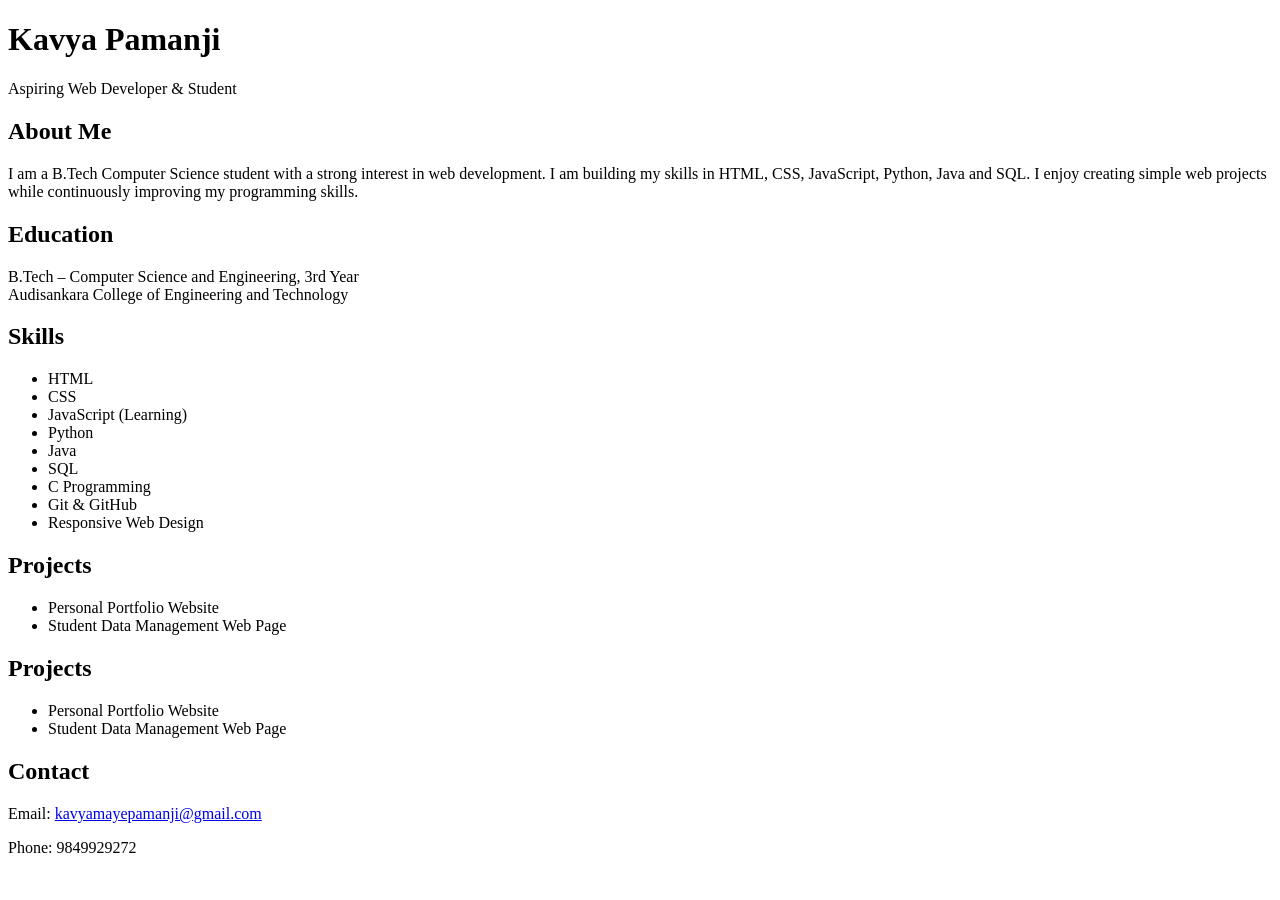
==== index.html @ 87796847 "Update index.html" ====
<!DOCTYPE html>
<html>
<head>
    <meta charset="UTF-8">
    <meta name="viewport" content="width=device-width, initial-scale=1">
    <title>Kavya Pamanji | Portfolio</title>
    <link rel="stylesheet" href="style.css">
</head>

<body>

<header>
    <h1>Kavya Pamanji</h1>
    <p>Aspiring Web Developer & Student</p>
</header>
<section>
<h2>About Me</h2>
<p>I am a B.Tech Computer Science student with a strong interest in web development. I am building my skills in HTML, CSS, JavaScript, Python, Java and SQL. I enjoy creating simple web projects while continuously improving my programming skills.</p>
</section>
<section>
<h2>Education</h2>
<p>B.Tech – Computer Science and Engineering, 3rd Year<br>
Audisankara College of Engineering and Technology</p>
</section>

<section>
<h2>Skills</h2>
<ul>
<li>HTML</li>
<li>CSS</li>
<li>JavaScript (Learning)</li>
<li>Python</li>
<li>Java</li>
<li>SQL</li>
<li>C Programming</li>
<li>Git & GitHub</li>
<li>Responsive Web Design</li>
</ul>
</section>
    <section>
<h2>Projects</h2>
<ul>
<li>Personal Portfolio Website</li>
<li>Student Data Management Web Page</li>
</ul>
</section>
<section>
<h2>Projects</h2>
<ul>
<li>Personal Portfolio Website</li>
<li>Student Data Management Web Page</li>
</ul>
</section>
<section>
<h2>Contact</h2>
<p>Email:
<a href="mailto:kavyamayepamanji@gmail.com">
kavyamayepamanji@gmail.com
</a>
</p>

<p>Phone: 9849929272</p>
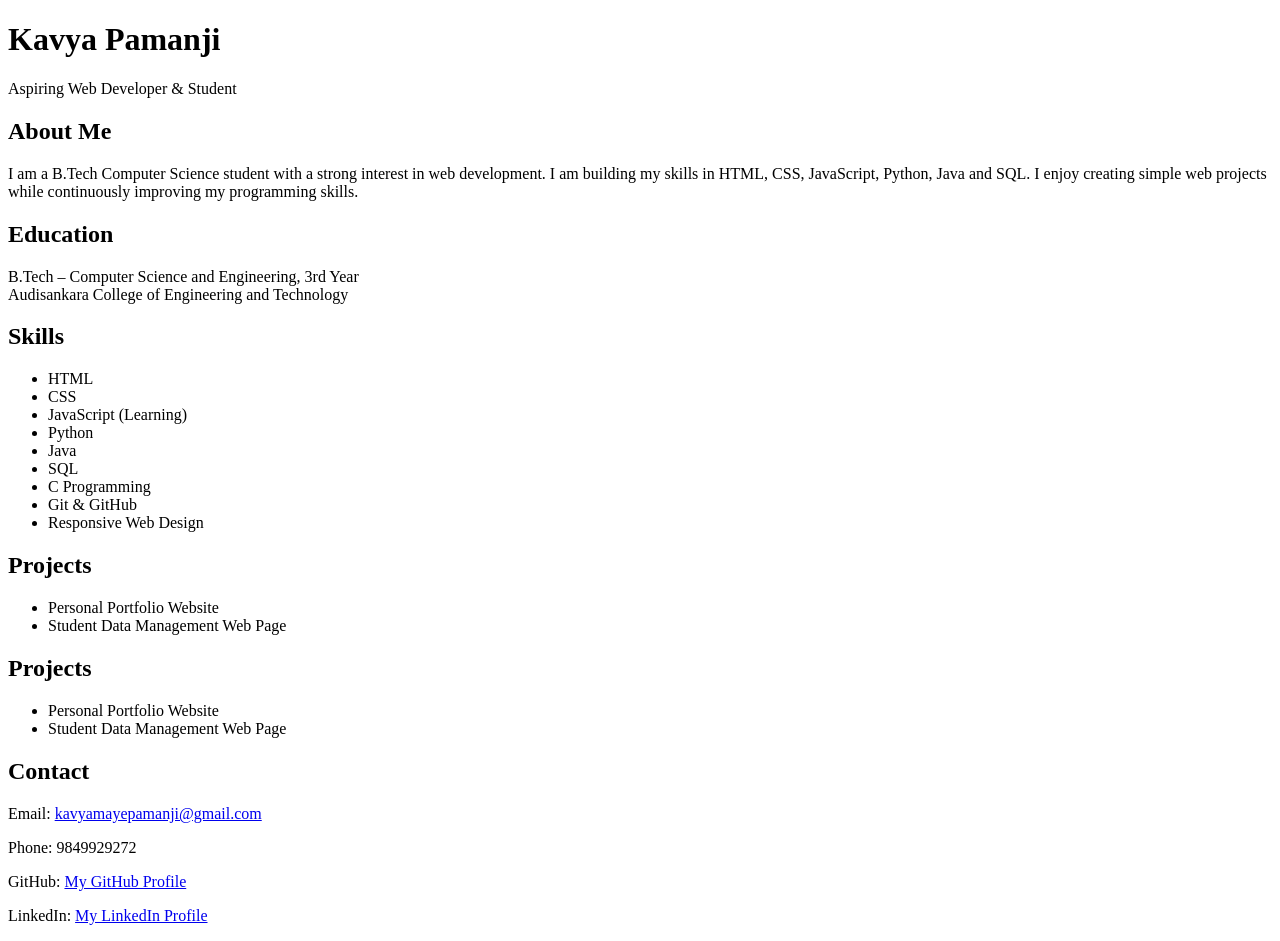
==== commit 8331b896: "Update index.html" ====
--- a/index.html
+++ b/index.html
@@ -60,3 +60,16 @@
 </p>
 
 <p>Phone: 9849929272</p>
+<p>GitHub:
+<a href="https://github.com/kavyapamanji" target="_blank">
+My GitHub Profile
+</a>
+</p>
+
+<p>LinkedIn:
+<a href="https://www.linkedin.com/in/kavyamaye-pamanji-1544983b7" target="_blank">
+My LinkedIn Profile
+</a>
+</p>
+
+</section>
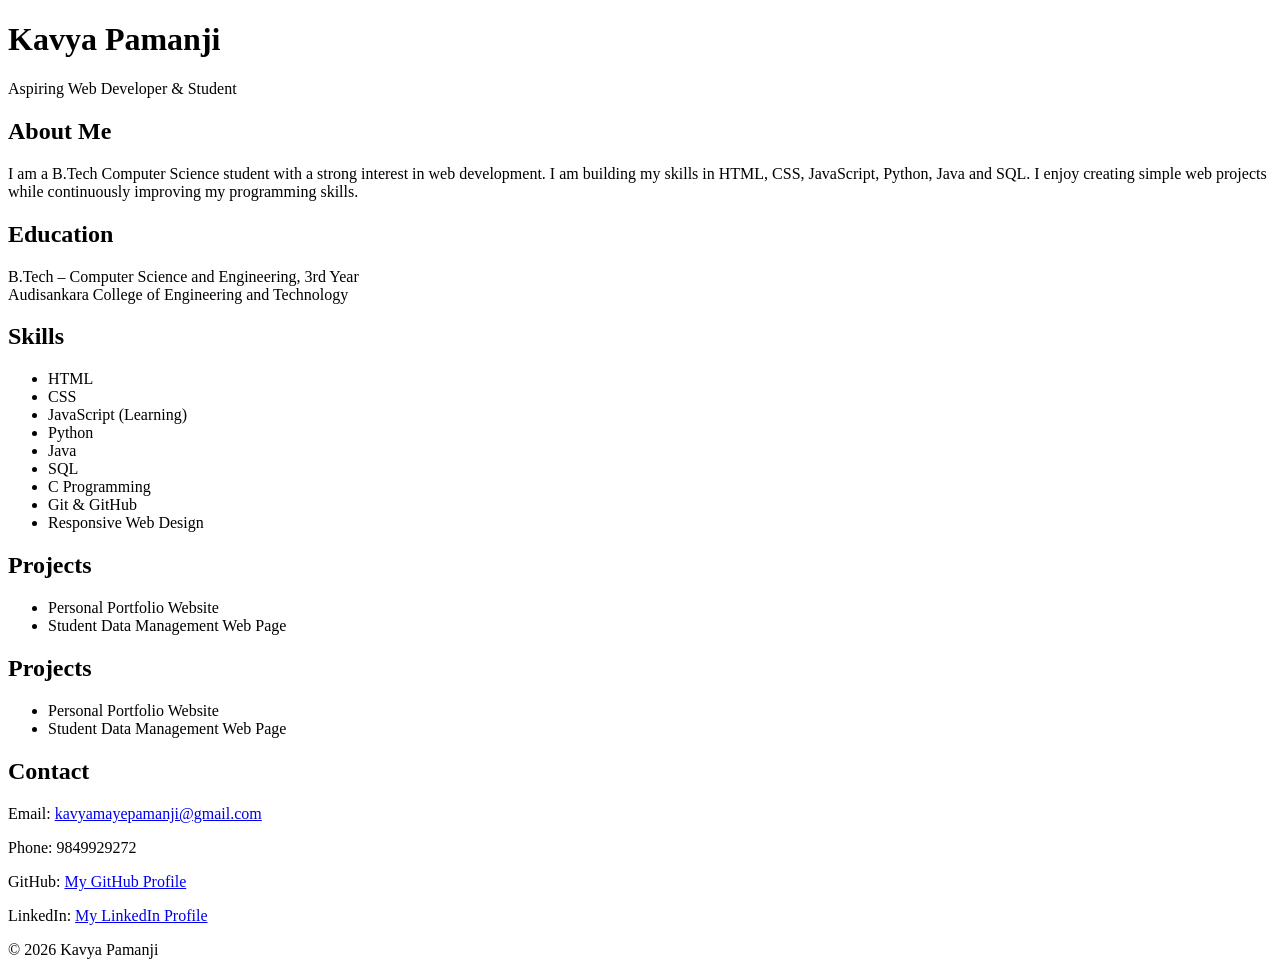
==== commit 68885e29: "Update index.html" ====
--- a/index.html
+++ b/index.html
@@ -73,3 +73,9 @@
 </p>
 
 </section>
+ <footer>
+<p>© 2026 Kavya Pamanji</p>
+</footer>
+
+</body>
+</html>   
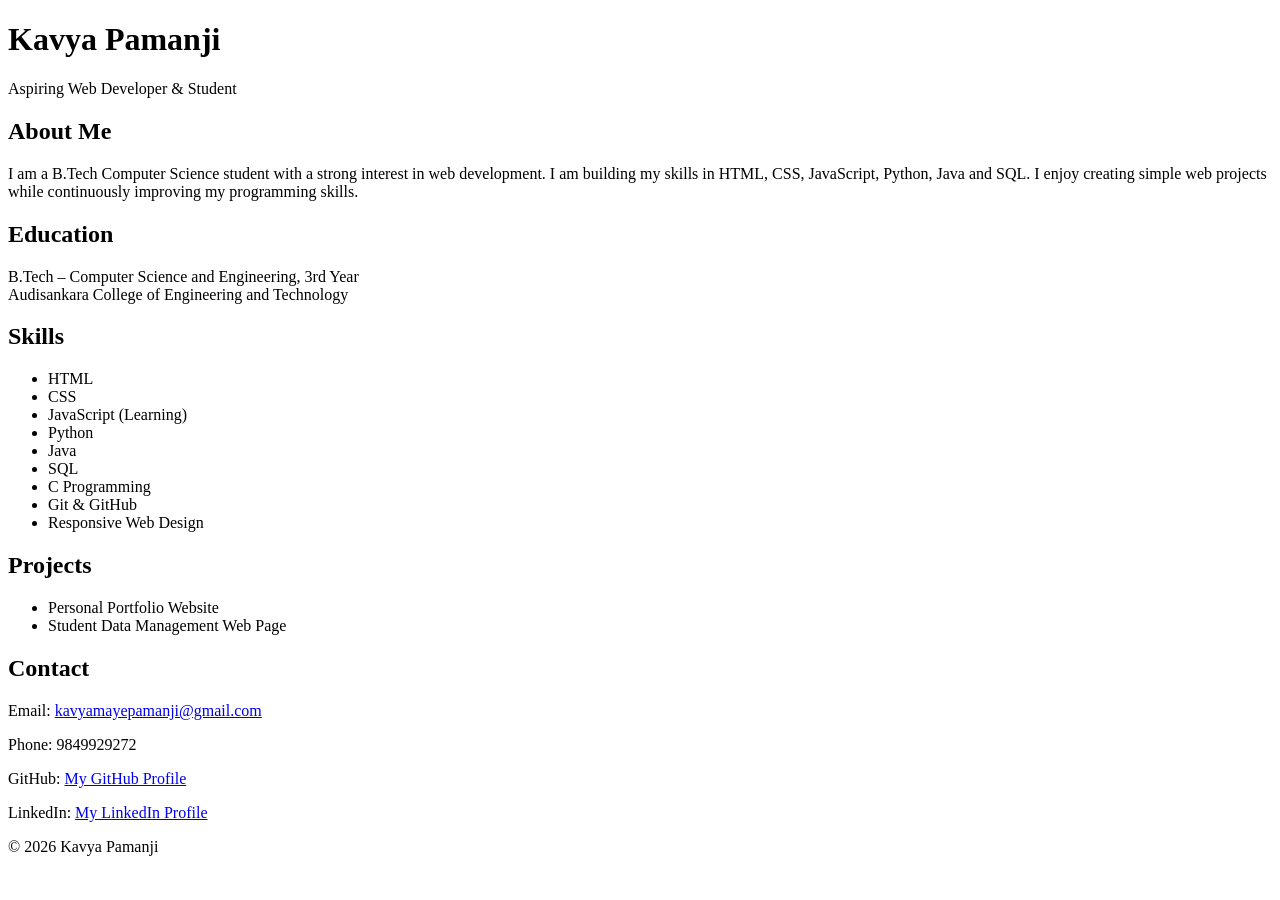
==== commit d08a3e6d: "Update index.html" ====
--- a/index.html
+++ b/index.html
@@ -45,13 +45,6 @@
 </ul>
 </section>
 <section>
-<h2>Projects</h2>
-<ul>
-<li>Personal Portfolio Website</li>
-<li>Student Data Management Web Page</li>
-</ul>
-</section>
-<section>
 <h2>Contact</h2>
 <p>Email:
 <a href="mailto:kavyamayepamanji@gmail.com">
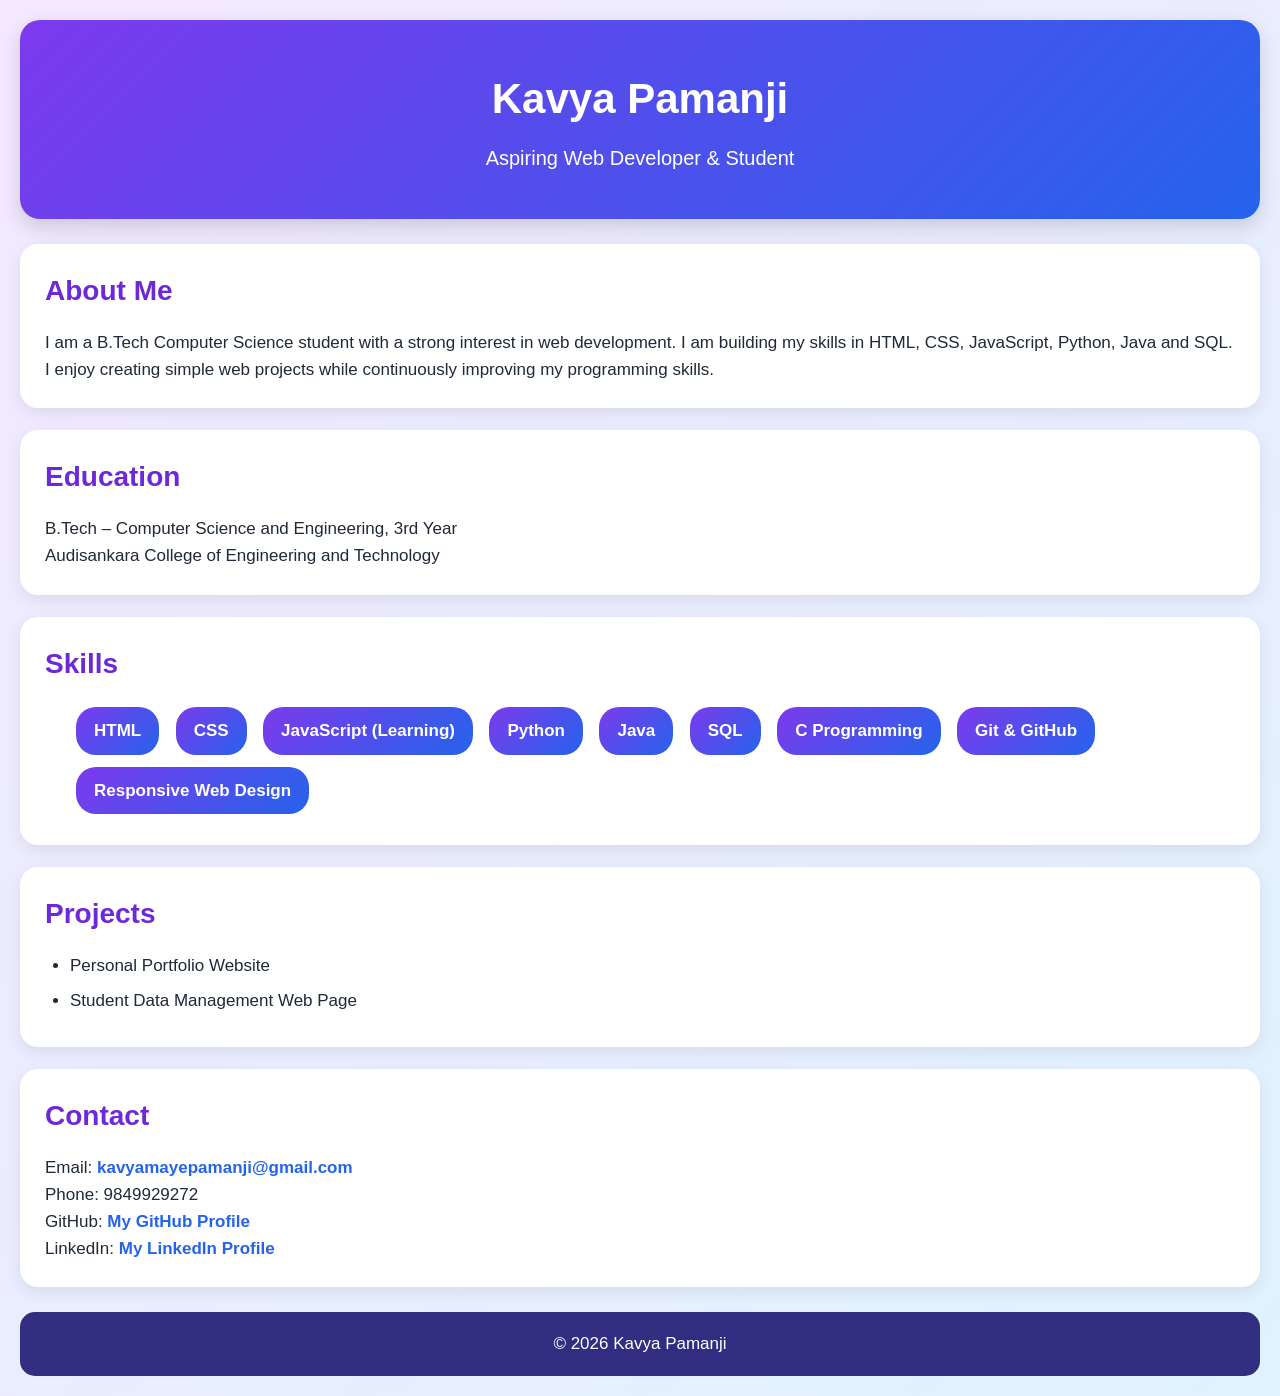
==== commit 780935d2: "Update index.html" ====
--- a/index.html
+++ b/index.html
@@ -23,7 +23,7 @@
 Audisankara College of Engineering and Technology</p>
 </section>
 
-<section>
+<section class="skills">
 <h2>Skills</h2>
 <ul>
 <li>HTML</li>
--- a/style.css
+++ b/style.css
@@ -0,0 +1,115 @@
+* {
+    box-sizing: border-box;
+    margin: 0;
+    padding: 0;
+}
+
+body {
+    font-family: Arial, sans-serif;
+    line-height: 1.6;
+    background: linear-gradient(135deg, #f3e8ff, #e0f2fe);
+    color: #1f2937;
+    padding: 20px;
+}
+
+header {
+    background: linear-gradient(135deg, #7c3aed, #2563eb);
+    color: white;
+    text-align: center;
+    padding: 45px 20px;
+    border-radius: 20px;
+    margin-bottom: 25px;
+    box-shadow: 0 8px 20px rgba(0, 0, 0, 0.15);
+}
+
+header h1 {
+    font-size: 42px;
+    margin-bottom: 10px;
+}
+
+header p {
+    font-size: 20px;
+}
+
+section {
+    background: white;
+    padding: 25px;
+    margin-bottom: 22px;
+    border-radius: 18px;
+    box-shadow: 0 5px 15px rgba(0, 0, 0, 0.08);
+}
+
+h2 {
+    color: #6d28d9;
+    margin-bottom: 15px;
+    font-size: 28px;
+}
+
+p {
+    font-size: 17px;
+}
+
+ul {
+    padding-left: 25px;
+}
+
+li {
+    margin: 8px 0;
+    font-size: 17px;
+}
+
+a {
+    color: #2563eb;
+    font-weight: bold;
+    text-decoration: none;
+}
+
+a:hover {
+    text-decoration: underline;
+}
+
+footer {
+    text-align: center;
+    background: #312e81;
+    color: white;
+    padding: 18px;
+    border-radius: 15px;
+    margin-top: 25px;
+}
+
+@media (max-width: 600px) {
+    body {
+        padding: 12px;
+    }
+
+    header h1 {
+        font-size: 32px;
+    }
+
+    header p {
+        font-size: 17px;
+    }
+
+    section {
+        padding: 20px;
+    }
+
+    h2 {
+        font-size: 24px;
+    }
+}
+.skills li {
+    display: inline-block;
+    background: linear-gradient(135deg, #7c3aed, #2563eb);
+    color: white;
+    padding: 10px 18px;
+    margin: 6px;
+    border-radius: 20px;
+    font-weight: bold;
+    list-style: none;
+    transition: transform 0.3s ease;
+}
+
+.skills li:hover {
+    transform: translateY(-4px);
+}
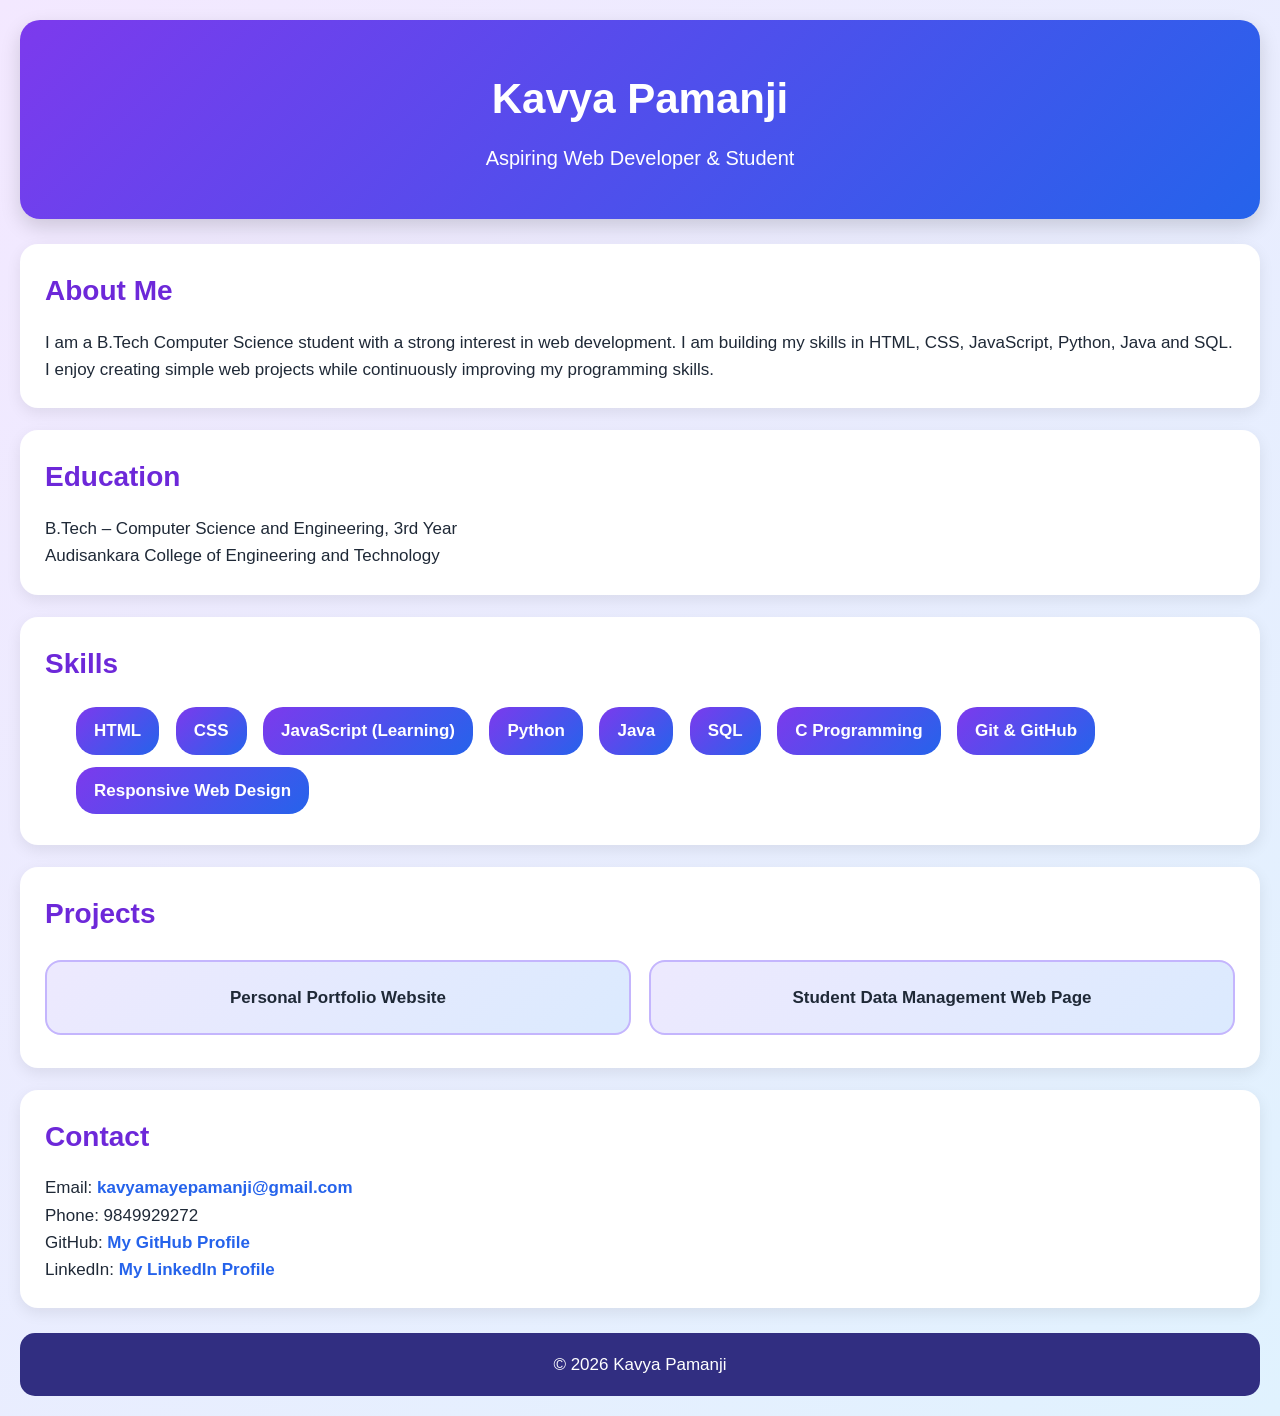
==== commit ef047e72: "Update index.html" ====
--- a/index.html
+++ b/index.html
@@ -37,7 +37,7 @@
 <li>Responsive Web Design</li>
 </ul>
 </section>
-    <section>
+<section class="projects">
 <h2>Projects</h2>
 <ul>
 <li>Personal Portfolio Website</li>
--- a/style.css
+++ b/style.css
@@ -113,3 +113,32 @@
 .skills li:hover {
     transform: translateY(-4px);
 }
+.projects ul {
+    display: grid;
+    grid-template-columns: repeat(2, 1fr);
+    gap: 18px;
+    padding: 0;
+}
+
+.projects li {
+    list-style: none;
+    background: linear-gradient(135deg, #ede9fe, #dbeafe);
+    padding: 22px;
+    border-radius: 16px;
+    font-size: 17px;
+    font-weight: bold;
+    text-align: center;
+    border: 2px solid #c4b5fd;
+    transition: 0.3s;
+}
+
+.projects li:hover {
+    transform: translateY(-5px);
+    box-shadow: 0 8px 18px rgba(0, 0, 0, 0.12);
+}
+
+@media (max-width: 600px) {
+    .projects ul {
+        grid-template-columns: 1fr;
+    }
+}
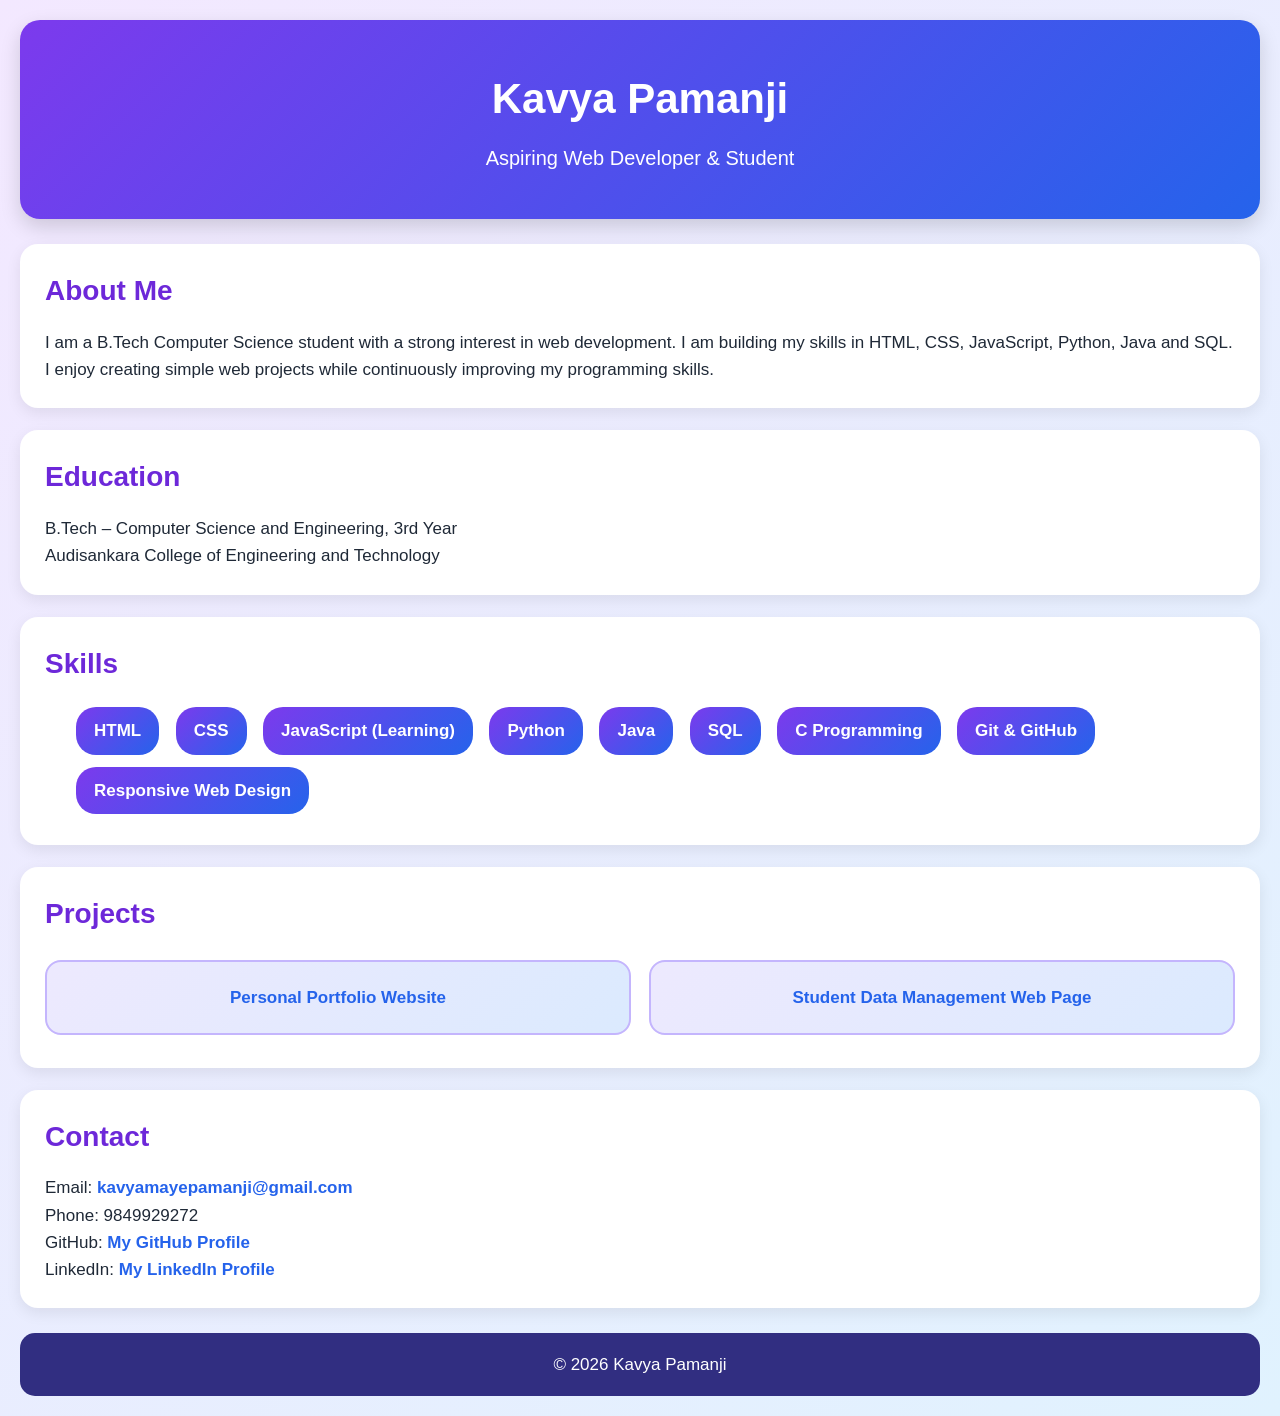
==== commit 2719a64b: "Update index.html" ====
--- a/index.html
+++ b/index.html
@@ -40,8 +40,17 @@
 <section class="projects">
 <h2>Projects</h2>
 <ul>
-<li>Personal Portfolio Website</li>
-<li>Student Data Management Web Page</li>
+    <li>
+<a href="https://kavya-protofolio.onrender.com/" target="_blank">
+Personal Portfolio Website
+</a>
+</li>
+
+<li>
+<a href="https://github.com/kavyapamanji/kavyaPamanji-sprofile" target="_blank">
+Student Data Management Web Page
+</a>
+</li>
 </ul>
 </section>
 <section>
